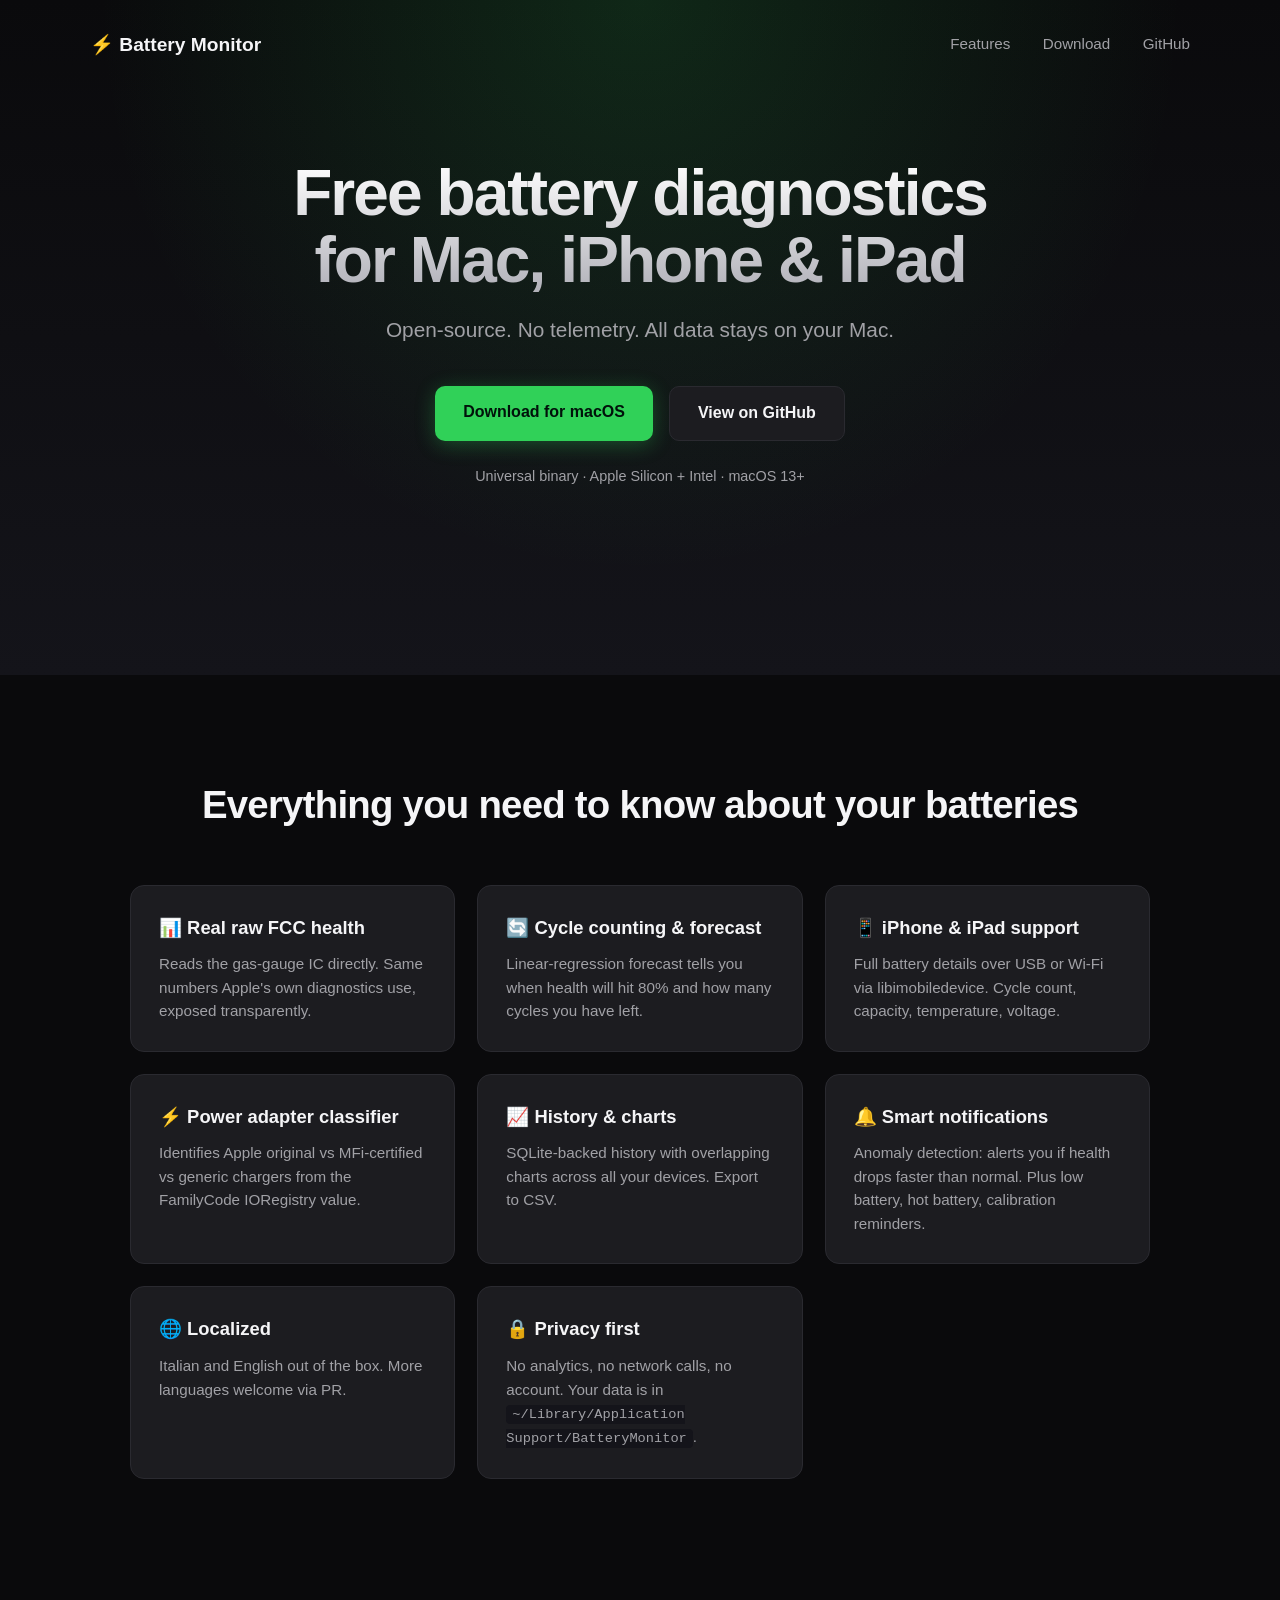
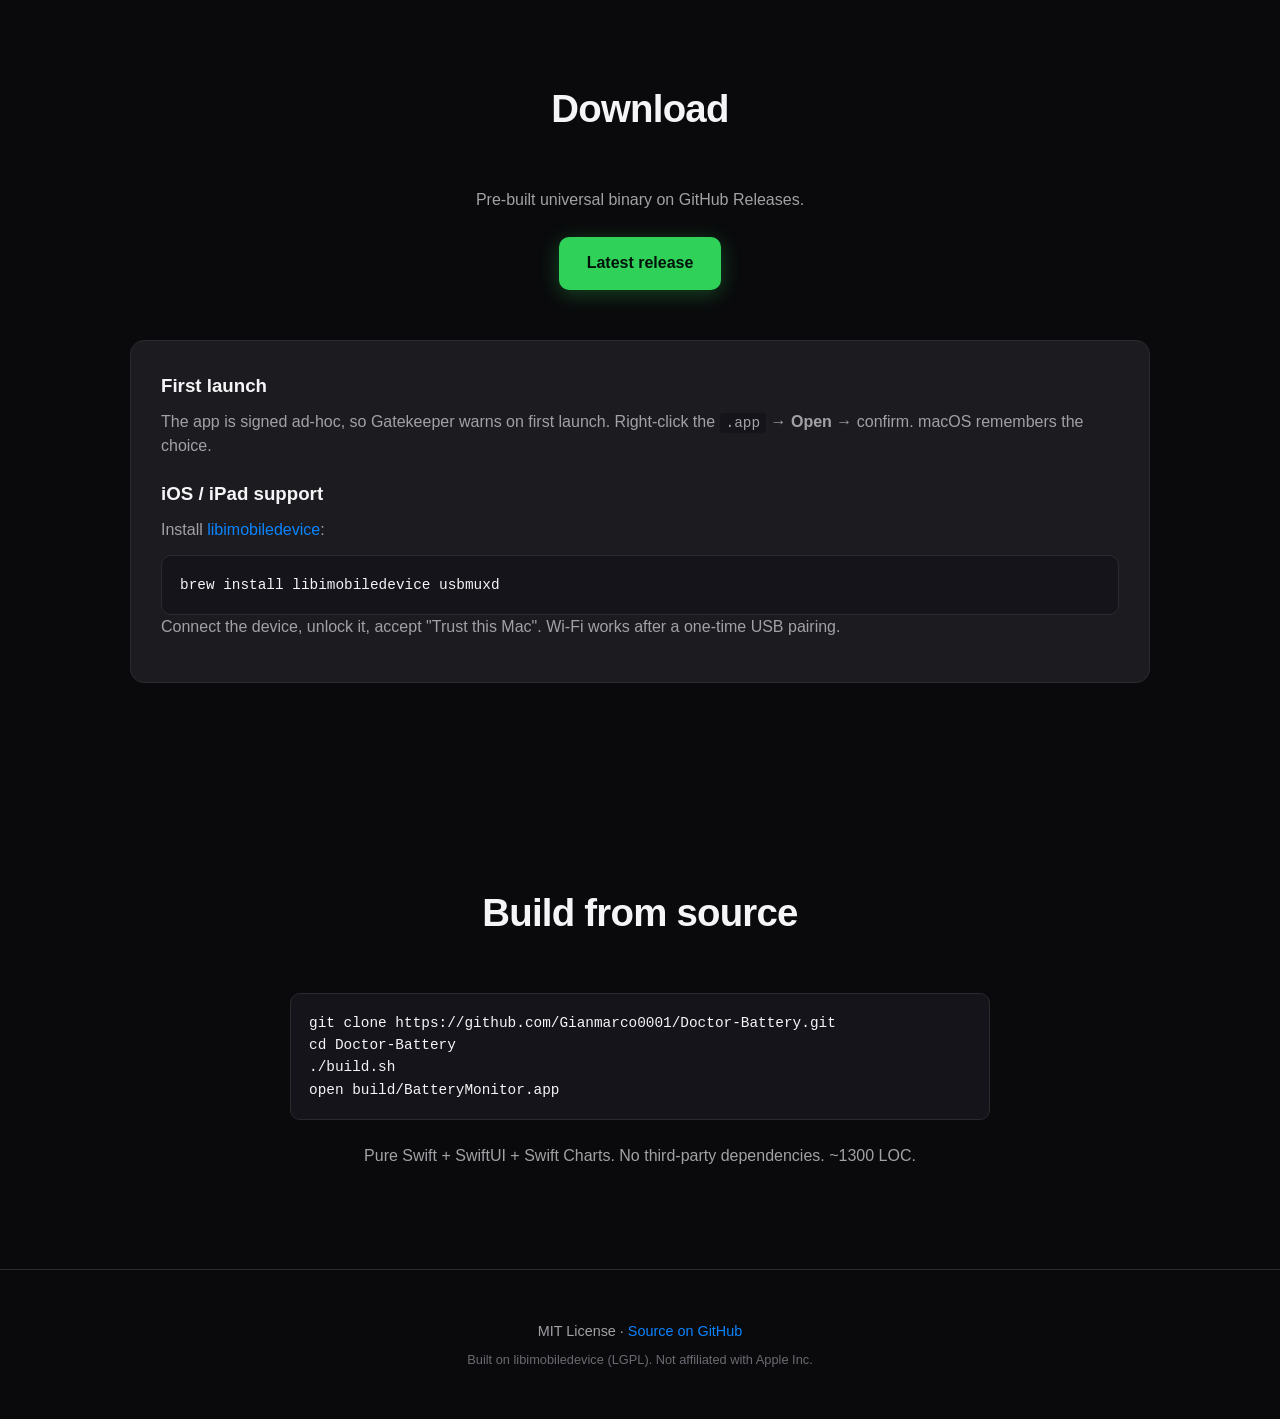
==== website/index.html @ 51e0ea28 "Initial commit: Doctor Battery v1.0 — full feature set" ====
<!DOCTYPE html>
<html lang="en">
<head>
    <meta charset="UTF-8">
    <meta name="viewport" content="width=device-width, initial-scale=1.0">
    <title>Battery Monitor — Free battery diagnostics for Mac, iPhone & iPad</title>
    <meta name="description" content="Open-source battery health, cycle count and power adapter monitor for macOS, iOS and iPadOS. No telemetry, all data stays on your Mac.">
    <link rel="stylesheet" href="style.css">
</head>
<body>
    <header class="hero">
        <nav>
            <span class="brand">⚡ Battery Monitor</span>
            <div class="nav-links">
                <a href="#features">Features</a>
                <a href="#download">Download</a>
                <a href="https://github.com/Gianmarco0001/Doctor-Battery" target="_blank" rel="noopener">GitHub</a>
            </div>
        </nav>
        <div class="hero-content">
            <h1>Free battery diagnostics<br>for Mac, iPhone & iPad</h1>
            <p class="tagline">Open-source. No telemetry. All data stays on your Mac.</p>
            <div class="cta">
                <a class="btn primary" href="#download">Download for macOS</a>
                <a class="btn secondary" href="https://github.com/Gianmarco0001/Doctor-Battery" target="_blank" rel="noopener">View on GitHub</a>
            </div>
            <p class="meta">Universal binary · Apple Silicon + Intel · macOS 13+</p>
        </div>
    </header>

    <section id="features" class="features">
        <h2>Everything you need to know about your batteries</h2>
        <div class="grid">
            <div class="card">
                <h3>📊 Real raw FCC health</h3>
                <p>Reads the gas-gauge IC directly. Same numbers Apple's own diagnostics use, exposed transparently.</p>
            </div>
            <div class="card">
                <h3>🔄 Cycle counting & forecast</h3>
                <p>Linear-regression forecast tells you when health will hit 80% and how many cycles you have left.</p>
            </div>
            <div class="card">
                <h3>📱 iPhone & iPad support</h3>
                <p>Full battery details over USB or Wi-Fi via libimobiledevice. Cycle count, capacity, temperature, voltage.</p>
            </div>
            <div class="card">
                <h3>⚡ Power adapter classifier</h3>
                <p>Identifies Apple original vs MFi-certified vs generic chargers from the FamilyCode IORegistry value.</p>
            </div>
            <div class="card">
                <h3>📈 History & charts</h3>
                <p>SQLite-backed history with overlapping charts across all your devices. Export to CSV.</p>
            </div>
            <div class="card">
                <h3>🔔 Smart notifications</h3>
                <p>Anomaly detection: alerts you if health drops faster than normal. Plus low battery, hot battery, calibration reminders.</p>
            </div>
            <div class="card">
                <h3>🌐 Localized</h3>
                <p>Italian and English out of the box. More languages welcome via PR.</p>
            </div>
            <div class="card">
                <h3>🔒 Privacy first</h3>
                <p>No analytics, no network calls, no account. Your data is in <code>~/Library/Application Support/BatteryMonitor</code>.</p>
            </div>
        </div>
    </section>

    <section id="download" class="download">
        <h2>Download</h2>
        <p>Pre-built universal binary on GitHub Releases.</p>
        <a class="btn primary" href="https://github.com/Gianmarco0001/Doctor-Battery/releases/latest" target="_blank" rel="noopener">Latest release</a>
        <div class="install-note">
            <h3>First launch</h3>
            <p>The app is signed ad-hoc, so Gatekeeper warns on first launch. Right-click the <code>.app</code> → <strong>Open</strong> → confirm. macOS remembers the choice.</p>
            <h3>iOS / iPad support</h3>
            <p>Install <a href="https://libimobiledevice.org" target="_blank" rel="noopener">libimobiledevice</a>:</p>
            <pre><code>brew install libimobiledevice usbmuxd</code></pre>
            <p>Connect the device, unlock it, accept "Trust this Mac". Wi-Fi works after a one-time USB pairing.</p>
        </div>
    </section>

    <section class="build">
        <h2>Build from source</h2>
<pre><code>git clone https://github.com/Gianmarco0001/Doctor-Battery.git
cd Doctor-Battery
./build.sh
open build/BatteryMonitor.app</code></pre>
        <p>Pure Swift + SwiftUI + Swift Charts. No third-party dependencies. ~1300 LOC.</p>
    </section>

    <footer>
        <p>MIT License · <a href="https://github.com/Gianmarco0001/Doctor-Battery" target="_blank" rel="noopener">Source on GitHub</a></p>
        <p class="small">Built on libimobiledevice (LGPL). Not affiliated with Apple Inc.</p>
    </footer>
</body>
</html>
---- website/style.css ----
:root {
    --bg: #0a0a0c;
    --bg-2: #14141a;
    --fg: #f5f5f7;
    --fg-2: #a1a1a6;
    --accent: #30d158;
    --accent-2: #0a84ff;
    --card: #1c1c20;
    --border: #2a2a30;
}

* { box-sizing: border-box; margin: 0; padding: 0; }

html { scroll-behavior: smooth; }

body {
    font-family: -apple-system, BlinkMacSystemFont, "SF Pro Display", "Inter", sans-serif;
    background: var(--bg);
    color: var(--fg);
    line-height: 1.55;
    -webkit-font-smoothing: antialiased;
}

a { color: var(--accent-2); text-decoration: none; }
a:hover { text-decoration: underline; }

code {
    font-family: "SF Mono", Menlo, Monaco, monospace;
    background: var(--bg-2);
    padding: 2px 6px;
    border-radius: 4px;
    font-size: 0.9em;
}

pre {
    background: var(--bg-2);
    padding: 18px;
    border-radius: 10px;
    overflow-x: auto;
    border: 1px solid var(--border);
}
pre code { background: none; padding: 0; }

.hero {
    background: radial-gradient(ellipse at top, rgba(48,209,88,.15), transparent 60%),
                linear-gradient(180deg, var(--bg) 0%, var(--bg-2) 100%);
    padding: 30px 40px 100px;
    min-height: 75vh;
}

nav {
    display: flex;
    justify-content: space-between;
    align-items: center;
    max-width: 1100px;
    margin: 0 auto 100px;
}

.brand { font-size: 1.2rem; font-weight: 700; }

.nav-links a {
    margin-left: 28px;
    color: var(--fg-2);
    font-size: 0.95rem;
}
.nav-links a:hover { color: var(--fg); text-decoration: none; }

.hero-content {
    max-width: 800px;
    margin: 0 auto;
    text-align: center;
}

.hero-content h1 {
    font-size: 4rem;
    line-height: 1.05;
    letter-spacing: -0.03em;
    margin-bottom: 20px;
    background: linear-gradient(180deg, #fff 0%, #b0b0b8 100%);
    -webkit-background-clip: text;
    background-clip: text;
    -webkit-text-fill-color: transparent;
}

.tagline {
    font-size: 1.3rem;
    color: var(--fg-2);
    margin-bottom: 40px;
}

.cta {
    display: flex;
    gap: 16px;
    justify-content: center;
    margin-bottom: 24px;
    flex-wrap: wrap;
}

.btn {
    display: inline-block;
    padding: 14px 28px;
    border-radius: 10px;
    font-weight: 600;
    font-size: 1rem;
    transition: transform .15s ease, box-shadow .15s ease;
}
.btn:hover { text-decoration: none; transform: translateY(-2px); }

.btn.primary {
    background: var(--accent);
    color: #00120a;
    box-shadow: 0 4px 20px rgba(48, 209, 88, 0.3);
}
.btn.primary:hover { box-shadow: 0 6px 30px rgba(48, 209, 88, 0.5); }

.btn.secondary {
    background: var(--card);
    color: var(--fg);
    border: 1px solid var(--border);
}

.meta {
    font-size: 0.9rem;
    color: var(--fg-2);
}

section {
    padding: 100px 40px;
    max-width: 1100px;
    margin: 0 auto;
}

section h2 {
    font-size: 2.4rem;
    letter-spacing: -0.02em;
    margin-bottom: 50px;
    text-align: center;
}

.grid {
    display: grid;
    grid-template-columns: repeat(auto-fit, minmax(260px, 1fr));
    gap: 22px;
}

.card {
    background: var(--card);
    padding: 28px;
    border-radius: 14px;
    border: 1px solid var(--border);
    transition: border-color .15s ease;
}
.card:hover { border-color: var(--accent); }

.card h3 {
    font-size: 1.15rem;
    margin-bottom: 10px;
}

.card p {
    color: var(--fg-2);
    font-size: 0.95rem;
}

.download { text-align: center; }
.download p { color: var(--fg-2); margin-bottom: 24px; }

.install-note {
    text-align: left;
    background: var(--card);
    padding: 30px;
    border-radius: 14px;
    border: 1px solid var(--border);
    margin-top: 50px;
}
.install-note h3 { margin: 20px 0 10px; }
.install-note h3:first-child { margin-top: 0; }
.install-note p { color: var(--fg-2); margin-bottom: 12px; }

.build { text-align: center; }
.build pre {
    text-align: left;
    max-width: 700px;
    margin: 0 auto 24px;
}
.build p { color: var(--fg-2); }

footer {
    text-align: center;
    padding: 50px 40px;
    border-top: 1px solid var(--border);
    color: var(--fg-2);
    font-size: 0.9rem;
}
footer .small {
    font-size: 0.8rem;
    margin-top: 8px;
    color: #6a6a72;
}

@media (max-width: 700px) {
    .hero-content h1 { font-size: 2.6rem; }
    nav { margin-bottom: 60px; }
    .nav-links a { margin-left: 16px; }
    section { padding: 60px 24px; }
    section h2 { font-size: 1.8rem; }
}
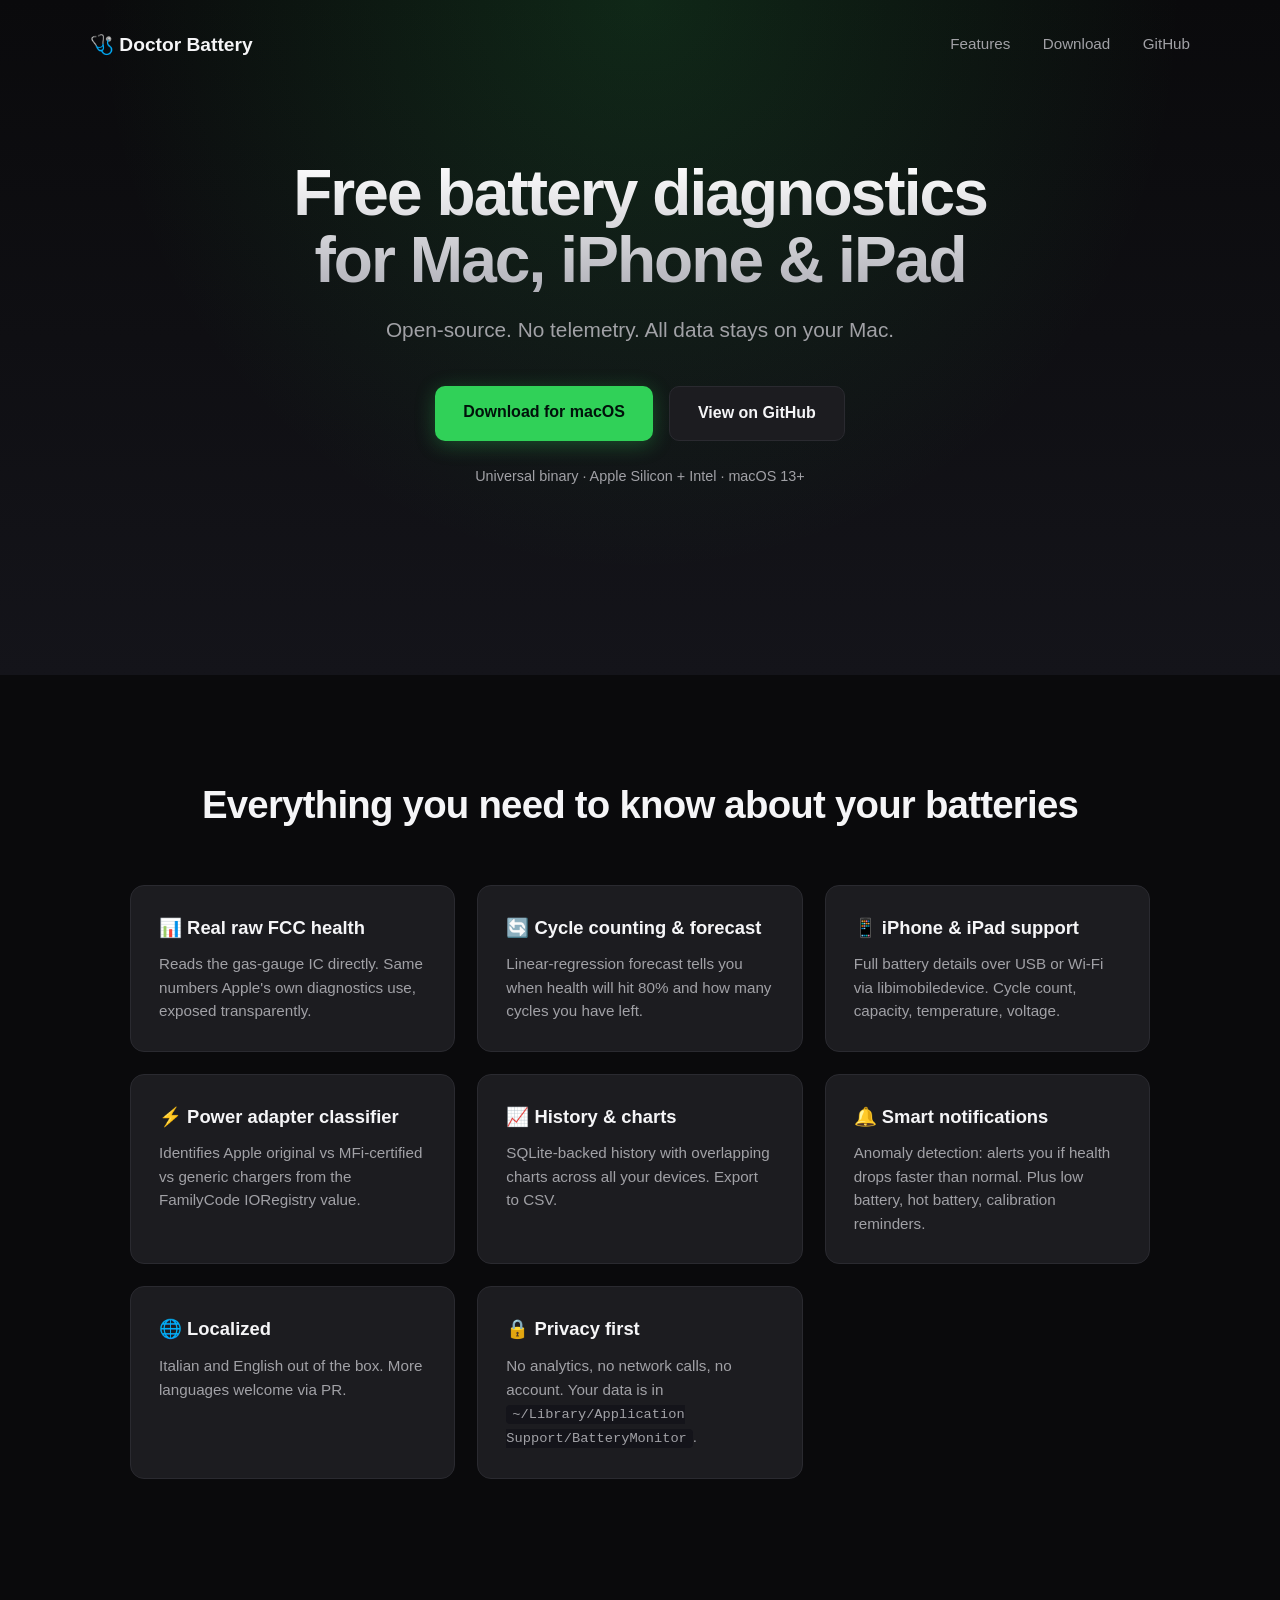
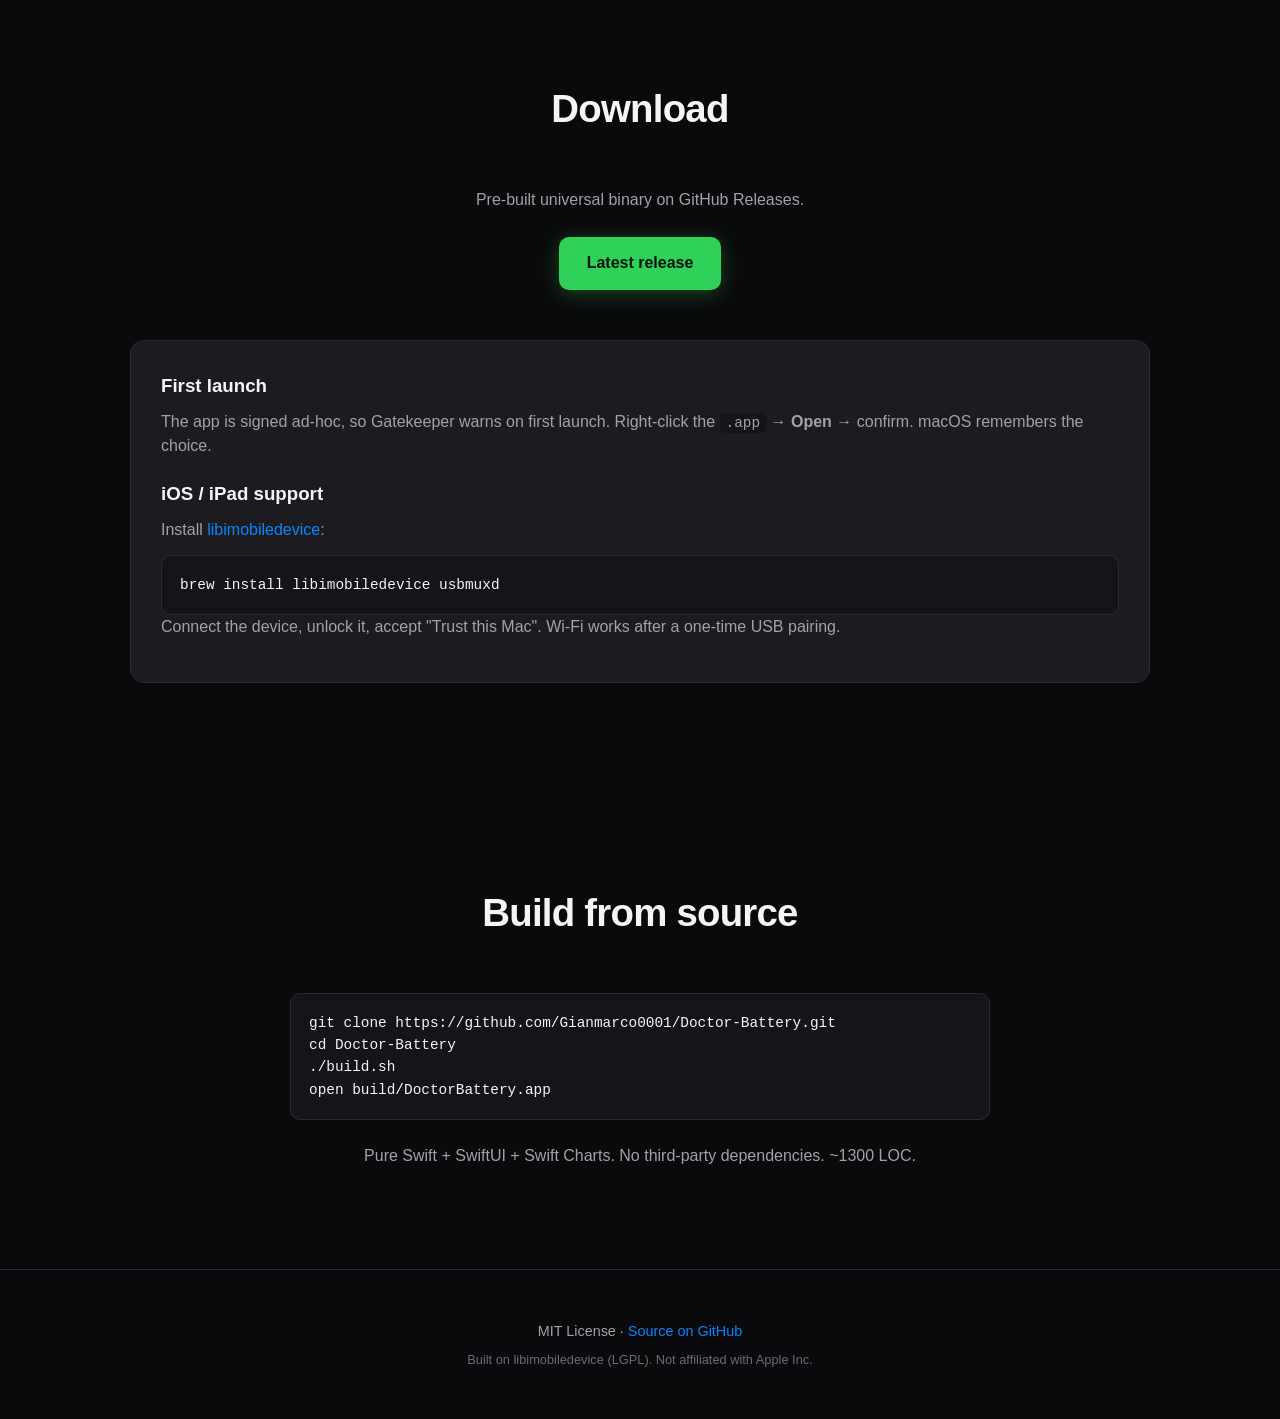
==== commit beb843f5: "Rebrand to Doctor Battery + new icon + language picker + cleanup - Rename app bundle, identifier and" ====
--- a/website/index.html
+++ b/website/index.html
@@ -3,14 +3,14 @@
 <head>
     <meta charset="UTF-8">
     <meta name="viewport" content="width=device-width, initial-scale=1.0">
-    <title>Battery Monitor — Free battery diagnostics for Mac, iPhone & iPad</title>
+    <title>Doctor Battery — Free battery diagnostics for Mac, iPhone & iPad</title>
     <meta name="description" content="Open-source battery health, cycle count and power adapter monitor for macOS, iOS and iPadOS. No telemetry, all data stays on your Mac.">
     <link rel="stylesheet" href="style.css">
 </head>
 <body>
     <header class="hero">
         <nav>
-            <span class="brand">⚡ Battery Monitor</span>
+            <span class="brand">🩺 Doctor Battery</span>
             <div class="nav-links">
                 <a href="#features">Features</a>
                 <a href="#download">Download</a>
@@ -85,7 +85,7 @@
 <pre><code>git clone https://github.com/Gianmarco0001/Doctor-Battery.git
 cd Doctor-Battery
 ./build.sh
-open build/BatteryMonitor.app</code></pre>
+open build/DoctorBattery.app</code></pre>
         <p>Pure Swift + SwiftUI + Swift Charts. No third-party dependencies. ~1300 LOC.</p>
     </section>
 
